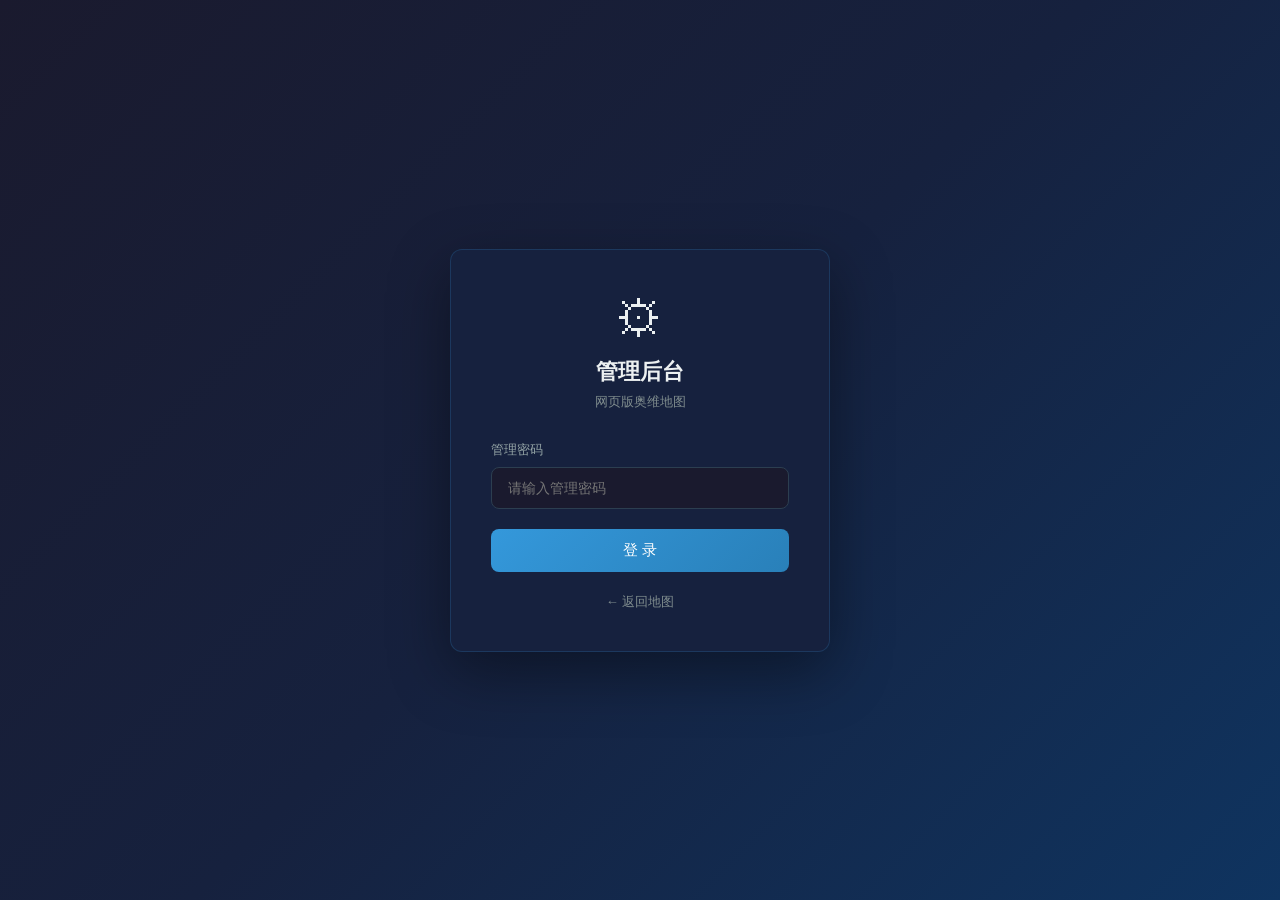
==== admin.html @ fc3109fa "feat(admin): add KML management panel with cloud storage and authentication Add comprehensive admin " ====
<!DOCTYPE html>
<html lang="zh-CN">
<head>
    <meta charset="UTF-8">
    <meta name="viewport" content="width=device-width, initial-scale=1.0">
    <title>管理后台 - 网页版奥维地图</title>
    <link rel="icon" href="data:image/svg+xml,<svg xmlns='http://www.w3.org/2000/svg' viewBox='0 0 64 64'><circle cx='32' cy='32' r='30' fill='%232c3e50'/><circle cx='32' cy='32' r='20' fill='%23e74c3c'/><text x='32' y='40' text-anchor='middle' fill='white' font-size='24' font-weight='bold'>A</text></svg>">
    <link rel="stylesheet" href="css/admin.css">
</head>
<body>
    <div id="loginPage" class="login-page">
        <div class="login-card">
            <div class="login-header">
                <div class="login-icon">&#9881;</div>
                <h2>管理后台</h2>
                <p>网页版奥维地图</p>
            </div>
            <form id="loginForm" onsubmit="return Admin.login(event)">
                <div class="form-group">
                    <label for="password">管理密码</label>
                    <input type="password" id="password" placeholder="请输入管理密码" autocomplete="current-password" required>
                </div>
                <div id="loginError" class="login-error" style="display:none">密码错误</div>
                <button type="submit" class="btn-login">登 录</button>
            </form>
            <div class="login-hint">
                <a href="index.html">&larr; 返回地图</a>
            </div>
        </div>
    </div>

    <div id="adminPage" class="admin-page" style="display:none">
        <div class="admin-header">
            <div class="admin-header-left">
                <h1>&#9881; 管理后台</h1>
                <span class="admin-subtitle">KML 图层管理</span>
            </div>
            <div class="admin-header-right">
                <a href="index.html" class="btn-header">&larr; 返回地图</a>
                <button class="btn-header btn-logout" onclick="Admin.logout()">退出登录</button>
            </div>
        </div>

        <div class="admin-content">
            <div class="admin-section">
                <div class="section-header">
                    <h3>上传 KML 文件</h3>
                    <span class="section-desc">上传的 KML 文件将在主页面启动时自动加载为图层</span>
                </div>
                <div class="upload-area" id="uploadArea">
                    <div class="upload-icon">&#128228;</div>
                    <p>拖拽 KML 文件到此处，或点击选择文件</p>
                    <input type="file" id="kmlFileInput" accept=".kml" multiple style="display:none">
                    <button class="btn btn-primary" onclick="document.getElementById('kmlFileInput').click()">选择 KML 文件</button>
                </div>
                <div id="uploadProgress" class="upload-progress" style="display:none">
                    <div class="progress-bar"><div class="progress-fill" id="progressFill"></div></div>
                    <span id="progressText">上传中...</span>
                </div>
            </div>

            <div class="admin-section">
                <div class="section-header">
                    <h3>云端 KML 文件列表</h3>
                    <button class="btn btn-small btn-primary" onclick="Admin.refreshList()">刷新</button>
                </div>
                <div id="kmlFileList" class="file-list">
                    <p class="empty-hint">暂无云端 KML 文件</p>
                </div>
            </div>

            <div class="admin-section">
                <div class="section-header">
                    <h3>存储设置</h3>
                </div>
                <div class="settings-group">
                    <div class="setting-item">
                        <label>云端 API 地址（可选）</label>
                        <div class="setting-row">
                            <input type="text" id="cloudApiUrl" placeholder="留空使用本地 IndexedDB 存储，填入 API 地址使用云端存储">
                            <button class="btn btn-small btn-primary" onclick="Admin.saveCloudApi()">保存</button>
                        </div>
                        <p class="setting-hint">支持自建后端 API，留空则使用浏览器本地存储（同浏览器可用）</p>
                    </div>
                    <div class="setting-item">
                        <label>管理密码</label>
                        <div class="setting-row">
                            <input type="password" id="newPassword" placeholder="修改管理密码">
                            <button class="btn btn-small btn-primary" onclick="Admin.changePassword()">修改</button>
                        </div>
                        <p class="setting-hint">默认密码: admin123</p>
                    </div>
                </div>
            </div>
        </div>
    </div>

    <div id="toast" class="toast" style="display:none"></div>

    <script src="js/admin.js"></script>
</body>
</html>
---- css/admin.css ----
* {
    margin: 0;
    padding: 0;
    box-sizing: border-box;
}

body {
    font-family: 'Microsoft YaHei', 'Segoe UI', Tahoma, Geneva, Verdana, sans-serif;
    background: #1a1a2e;
    color: #ecf0f1;
    min-height: 100vh;
}

.login-page {
    display: flex;
    align-items: center;
    justify-content: center;
    min-height: 100vh;
    background: linear-gradient(135deg, #1a1a2e 0%, #16213e 50%, #0f3460 100%);
}

.login-card {
    background: #16213e;
    border-radius: 12px;
    padding: 40px;
    width: 380px;
    max-width: 90vw;
    box-shadow: 0 20px 60px rgba(0,0,0,0.4);
    border: 1px solid rgba(52, 152, 219, 0.2);
}

.login-header {
    text-align: center;
    margin-bottom: 30px;
}

.login-icon {
    font-size: 48px;
    margin-bottom: 12px;
}

.login-header h2 {
    font-size: 22px;
    font-weight: 600;
    color: #ecf0f1;
    margin-bottom: 6px;
}

.login-header p {
    font-size: 13px;
    color: #7f8c8d;
}

.form-group {
    margin-bottom: 20px;
}

.form-group label {
    display: block;
    font-size: 13px;
    color: #95a5a6;
    margin-bottom: 8px;
}

.form-group input {
    width: 100%;
    padding: 12px 16px;
    border: 1px solid #2c3e50;
    border-radius: 8px;
    background: #1a1a2e;
    color: #ecf0f1;
    font-size: 14px;
    outline: none;
    transition: border-color 0.2s;
}

.form-group input:focus {
    border-color: #3498db;
}

.login-error {
    background: rgba(231, 76, 60, 0.15);
    border: 1px solid rgba(231, 76, 60, 0.3);
    color: #e74c3c;
    padding: 10px;
    border-radius: 6px;
    font-size: 13px;
    text-align: center;
    margin-bottom: 16px;
}

.btn-login {
    width: 100%;
    padding: 12px;
    border: none;
    border-radius: 8px;
    background: linear-gradient(135deg, #3498db, #2980b9);
    color: #fff;
    font-size: 15px;
    font-weight: 500;
    cursor: pointer;
    transition: all 0.2s;
}

.btn-login:hover {
    background: linear-gradient(135deg, #2980b9, #2471a3);
    transform: translateY(-1px);
    box-shadow: 0 4px 15px rgba(52, 152, 219, 0.3);
}

.login-hint {
    text-align: center;
    margin-top: 20px;
}

.login-hint a {
    color: #7f8c8d;
    text-decoration: none;
    font-size: 13px;
    transition: color 0.2s;
}

.login-hint a:hover {
    color: #3498db;
}

.admin-page {
    min-height: 100vh;
    display: flex;
    flex-direction: column;
}

.admin-header {
    background: #16213e;
    padding: 16px 24px;
    display: flex;
    align-items: center;
    justify-content: space-between;
    border-bottom: 1px solid #2c3e50;
    box-shadow: 0 2px 10px rgba(0,0,0,0.2);
    position: sticky;
    top: 0;
    z-index: 100;
}

.admin-header h1 {
    font-size: 18px;
    font-weight: 600;
    color: #3498db;
}

.admin-subtitle {
    font-size: 12px;
    color: #7f8c8d;
    margin-left: 12px;
}

.admin-header-right {
    display: flex;
    gap: 10px;
    align-items: center;
}

.btn-header {
    padding: 8px 16px;
    border-radius: 6px;
    font-size: 13px;
    text-decoration: none;
    color: #ecf0f1;
    background: #2c3e50;
    border: 1px solid #34495e;
    cursor: pointer;
    transition: all 0.2s;
}

.btn-header:hover {
    background: #34495e;
}

.btn-logout {
    background: rgba(231, 76, 60, 0.15);
    border-color: rgba(231, 76, 60, 0.3);
    color: #e74c3c;
}

.btn-logout:hover {
    background: rgba(231, 76, 60, 0.25);
}

.admin-content {
    flex: 1;
    padding: 24px;
    max-width: 900px;
    margin: 0 auto;
    width: 100%;
}

.admin-section {
    background: #16213e;
    border-radius: 10px;
    padding: 24px;
    margin-bottom: 20px;
    border: 1px solid #2c3e50;
}

.section-header {
    display: flex;
    align-items: center;
    justify-content: space-between;
    margin-bottom: 20px;
    padding-bottom: 12px;
    border-bottom: 1px solid #2c3e50;
}

.section-header h3 {
    font-size: 16px;
    font-weight: 600;
    color: #3498db;
}

.section-desc {
    font-size: 12px;
    color: #7f8c8d;
}

.upload-area {
    border: 2px dashed #2c3e50;
    border-radius: 10px;
    padding: 40px;
    text-align: center;
    transition: all 0.3s;
    cursor: pointer;
}

.upload-area:hover,
.upload-area.dragover {
    border-color: #3498db;
    background: rgba(52, 152, 219, 0.05);
}

.upload-icon {
    font-size: 48px;
    margin-bottom: 12px;
}

.upload-area p {
    color: #7f8c8d;
    font-size: 14px;
    margin-bottom: 16px;
}

.upload-progress {
    margin-top: 16px;
    display: flex;
    align-items: center;
    gap: 12px;
}

.progress-bar {
    flex: 1;
    height: 6px;
    background: #2c3e50;
    border-radius: 3px;
    overflow: hidden;
}

.progress-fill {
    height: 100%;
    background: linear-gradient(90deg, #3498db, #2ecc71);
    border-radius: 3px;
    transition: width 0.3s;
    width: 0%;
}

#progressText {
    font-size: 12px;
    color: #95a5a6;
    white-space: nowrap;
}

.btn {
    padding: 8px 16px;
    border: none;
    border-radius: 6px;
    cursor: pointer;
    font-size: 13px;
    transition: all 0.2s;
    display: inline-flex;
    align-items: center;
    gap: 6px;
}

.btn-primary {
    background: #3498db;
    color: #fff;
}

.btn-primary:hover {
    background: #2980b9;
}

.btn-danger {
    background: #e74c3c;
    color: #fff;
}

.btn-danger:hover {
    background: #c0392b;
}

.btn-small {
    padding: 6px 12px;
    font-size: 12px;
}

.file-list {
    display: flex;
    flex-direction: column;
    gap: 8px;
}

.file-item {
    display: flex;
    align-items: center;
    gap: 12px;
    padding: 14px 16px;
    background: #1a1a2e;
    border-radius: 8px;
    border: 1px solid #2c3e50;
    transition: all 0.2s;
}

.file-item:hover {
    border-color: #34495e;
}

.file-icon {
    font-size: 28px;
    flex-shrink: 0;
}

.file-info {
    flex: 1;
    min-width: 0;
}

.file-name {
    font-size: 14px;
    font-weight: 500;
    color: #ecf0f1;
    word-break: break-all;
}

.file-meta {
    font-size: 12px;
    color: #7f8c8d;
    margin-top: 4px;
    display: flex;
    gap: 12px;
}

.file-meta span {
    display: inline-flex;
    align-items: center;
    gap: 4px;
}

.file-status {
    display: inline-block;
    padding: 2px 8px;
    border-radius: 10px;
    font-size: 11px;
    font-weight: 500;
}

.file-status.enabled {
    background: rgba(46, 204, 113, 0.15);
    color: #2ecc71;
    border: 1px solid rgba(46, 204, 113, 0.3);
}

.file-status.disabled {
    background: rgba(149, 165, 166, 0.15);
    color: #95a5a6;
    border: 1px solid rgba(149, 165, 166, 0.3);
}

.file-actions {
    display: flex;
    gap: 6px;
    flex-shrink: 0;
}

.file-actions .btn {
    padding: 6px 10px;
    font-size: 12px;
}

.empty-hint {
    text-align: center;
    color: #7f8c8d;
    font-size: 13px;
    padding: 30px;
}

.settings-group {
    display: flex;
    flex-direction: column;
    gap: 20px;
}

.setting-item label {
    display: block;
    font-size: 13px;
    color: #95a5a6;
    margin-bottom: 8px;
}

.setting-row {
    display: flex;
    gap: 8px;
}

.setting-row input {
    flex: 1;
    padding: 10px 14px;
    border: 1px solid #2c3e50;
    border-radius: 6px;
    background: #1a1a2e;
    color: #ecf0f1;
    font-size: 13px;
    outline: none;
    transition: border-color 0.2s;
}

.setting-row input:focus {
    border-color: #3498db;
}

.setting-hint {
    font-size: 11px;
    color: #7f8c8d;
    margin-top: 6px;
}

.toast {
    position: fixed;
    bottom: 30px;
    left: 50%;
    transform: translateX(-50%);
    padding: 12px 24px;
    background: #2c3e50;
    color: #ecf0f1;
    border-radius: 8px;
    font-size: 13px;
    box-shadow: 0 4px 20px rgba(0,0,0,0.3);
    z-index: 10000;
    transition: opacity 0.3s;
    border: 1px solid #34495e;
}

.toast.success {
    border-color: rgba(46, 204, 113, 0.4);
    background: rgba(39, 174, 96, 0.2);
}

.toast.error {
    border-color: rgba(231, 76, 60, 0.4);
    background: rgba(192, 57, 43, 0.2);
}

@media (max-width: 640px) {
    .admin-header {
        flex-direction: column;
        gap: 10px;
        text-align: center;
    }
    .admin-content {
        padding: 12px;
    }
    .admin-section {
        padding: 16px;
    }
    .upload-area {
        padding: 24px;
    }
    .file-item {
        flex-wrap: wrap;
    }
    .file-actions {
        width: 100%;
        justify-content: flex-end;
    }
}
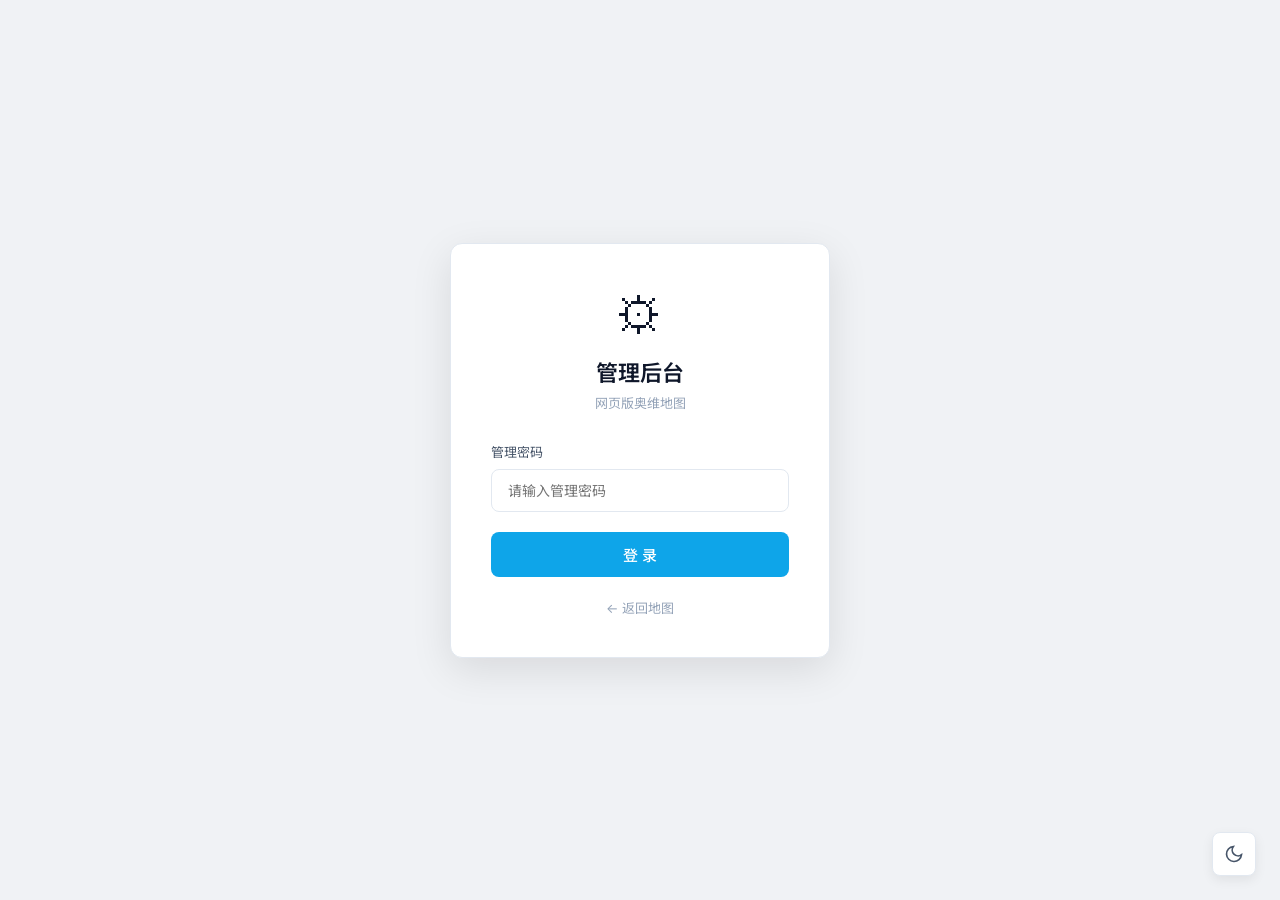
==== commit d78e1667: "feat(theme): redesign frontend with light/dark theme system - Add CSS theme variables (theme.css) wi" ====
--- a/admin.html
+++ b/admin.html
@@ -1,9 +1,12 @@
 <!DOCTYPE html>
-<html lang="zh-CN">
+<html lang="zh-CN" data-theme="light">
 <head>
     <meta charset="UTF-8">
     <meta name="viewport" content="width=device-width, initial-scale=1.0">
-    <title>管理后台 - 网页版奥维地图</title>
+    <title>管理后台 · OV Map</title>
+    <link rel="preconnect" href="https://fonts.googleapis.com">
+    <link rel="preconnect" href="https://fonts.gstatic.com" crossorigin>
+    <link href="https://fonts.googleapis.com/css2?family=Inter:wght@300;400;500;600;700&family=Noto+Sans+SC:wght@300;400;500;600;700&display=swap" rel="stylesheet">
     <link rel="icon" href="data:image/svg+xml,<svg xmlns='http://www.w3.org/2000/svg' viewBox='0 0 64 64'><circle cx='32' cy='32' r='30' fill='%232c3e50'/><circle cx='32' cy='32' r='20' fill='%23e74c3c'/><text x='32' y='40' text-anchor='middle' fill='white' font-size='24' font-weight='bold'>A</text></svg>">
     <link rel="stylesheet" href="css/admin.css">
 </head>
@@ -44,10 +47,42 @@
         <div class="admin-content">
             <div class="admin-section">
                 <div class="section-header">
-                    <h3>上传 KML 文件</h3>
-                    <span class="section-desc">上传的 KML 文件将在主页面启动时自动加载为图层</span>
+                    <h3>上传文件到云端</h3>
                 </div>
-                <div class="upload-area" id="uploadArea">
+                <div class="upload-area" id="cloudUploadArea">
+                    <div class="upload-icon">&#9729;</div>
+                    <p>拖拽 KML 文件到此处，或点击选择文件上传到云端</p>
+                    <input type="file" id="cloudKmlInput" accept=".kml" multiple style="display:none">
+                    <button class="btn btn-primary" onclick="document.getElementById('cloudKmlInput').click()">选择 KML 文件</button>
+                </div>
+                <div id="cloudUploadProgress" class="upload-progress" style="display:none">
+                    <div class="progress-bar"><div class="progress-fill" id="cloudProgressFill"></div></div>
+                    <span id="cloudProgressText">上传中...</span>
+                </div>
+            </div>
+
+            <div class="admin-section">
+                <div class="section-header">
+                    <h3>文件管理</h3>
+                    <div class="section-actions">
+                        <span id="fileCount" class="file-count"></span>
+                        <button class="btn btn-small btn-primary" onclick="Admin.refreshList()">&#8635; 刷新</button>
+                    </div>
+                </div>
+                <div class="source-tabs" id="typeTabs">
+                    <button class="source-tab active" data-type="kml" onclick="Admin.switchType('kml')">KML 文件</button>
+                    <button class="source-tab" data-type="config" onclick="Admin.switchType('config')">图层配置</button>
+                </div>
+                <div class="source-tabs" id="sourceTabs">
+                    <button class="source-tab active" data-source="remote" onclick="Admin.switchSource('remote')">云端</button>
+                    <button class="source-tab" data-source="local" onclick="Admin.switchSource('local')">本地</button>
+                </div>
+                <div class="api-inline-bar" id="apiBar">
+                    <input type="text" id="remoteApiInput" placeholder="后端 API 地址，如 http://localhost:3000" />
+                    <button class="btn btn-small btn-primary" onclick="Admin.connectRemoteApi()">连接</button>
+                </div>
+                <div id="remoteApiStatus" class="api-inline-status"></div>
+                <div class="upload-area" id="uploadArea" style="display:none">
                     <div class="upload-icon">&#128228;</div>
                     <p>拖拽 KML 文件到此处，或点击选择文件</p>
                     <input type="file" id="kmlFileInput" accept=".kml" multiple style="display:none">
@@ -57,31 +92,14 @@
                     <div class="progress-bar"><div class="progress-fill" id="progressFill"></div></div>
                     <span id="progressText">上传中...</span>
                 </div>
+                <div id="fileListContainer" class="file-list"></div>
             </div>
 
             <div class="admin-section">
                 <div class="section-header">
-                    <h3>云端 KML 文件列表</h3>
-                    <button class="btn btn-small btn-primary" onclick="Admin.refreshList()">刷新</button>
-                </div>
-                <div id="kmlFileList" class="file-list">
-                    <p class="empty-hint">暂无云端 KML 文件</p>
-                </div>
-            </div>
-
-            <div class="admin-section">
-                <div class="section-header">
-                    <h3>存储设置</h3>
+                    <h3>设置</h3>
                 </div>
                 <div class="settings-group">
-                    <div class="setting-item">
-                        <label>云端 API 地址（可选）</label>
-                        <div class="setting-row">
-                            <input type="text" id="cloudApiUrl" placeholder="留空使用本地 IndexedDB 存储，填入 API 地址使用云端存储">
-                            <button class="btn btn-small btn-primary" onclick="Admin.saveCloudApi()">保存</button>
-                        </div>
-                        <p class="setting-hint">支持自建后端 API，留空则使用浏览器本地存储（同浏览器可用）</p>
-                    </div>
                     <div class="setting-item">
                         <label>管理密码</label>
                         <div class="setting-row">
@@ -95,8 +113,24 @@
         </div>
     </div>
 
+    <div id="fileModal" class="modal-overlay" style="display:none">
+        <div class="modal">
+            <div class="modal-header">
+                <span class="modal-title" id="modalTitle">文件详情</span>
+                <button class="modal-close" onclick="Admin.closeModal()">&times;</button>
+            </div>
+            <div class="modal-body" id="modalBody"></div>
+            <div class="modal-footer" id="modalFooter"></div>
+        </div>
+    </div>
+
     <div id="toast" class="toast" style="display:none"></div>
 
+    <button class="page-theme-toggle" onclick="toggleTheme()" title="切换明暗主题">
+        <svg class="icon-sun" width="20" height="20" viewBox="0 0 24 24" fill="none" stroke="currentColor" stroke-width="2"><circle cx="12" cy="12" r="5"/><path d="M12 1v2M12 21v2M4.22 4.22l1.42 1.42M18.36 18.36l1.42 1.42M1 12h2M21 12h2M4.22 19.78l1.42-1.42M18.36 5.64l1.42-1.42"/></svg>
+        <svg class="icon-moon" width="20" height="20" viewBox="0 0 24 24" fill="none" stroke="currentColor" stroke-width="2"><path d="M21 12.79A9 9 0 1 1 11.21 3 7 7 0 0 0 21 12.79z"/></svg>
+    </button>
+    <script src="js/utils.js"></script>
     <script src="js/admin.js"></script>
 </body>
 </html>
--- a/css/admin.css
+++ b/css/admin.css
@@ -1,494 +1,432 @@
-* {
-    margin: 0;
-    padding: 0;
-    box-sizing: border-box;
-}
+@import url('theme.css');
 
 body {
-    font-family: 'Microsoft YaHei', 'Segoe UI', Tahoma, Geneva, Verdana, sans-serif;
-    background: #1a1a2e;
-    color: #ecf0f1;
-    min-height: 100vh;
+  font-family: 'Inter', 'Noto Sans SC', -apple-system, BlinkMacSystemFont, sans-serif;
+  background: var(--bg);
+  color: var(--text);
+  min-height: 100vh;
+  -webkit-font-smoothing: antialiased;
 }
 
 .login-page {
-    display: flex;
-    align-items: center;
-    justify-content: center;
-    min-height: 100vh;
-    background: linear-gradient(135deg, #1a1a2e 0%, #16213e 50%, #0f3460 100%);
+  display: flex;
+  align-items: center;
+  justify-content: center;
+  min-height: 100vh;
+  background: var(--bg);
 }
 
 .login-card {
-    background: #16213e;
-    border-radius: 12px;
-    padding: 40px;
-    width: 380px;
-    max-width: 90vw;
-    box-shadow: 0 20px 60px rgba(0,0,0,0.4);
-    border: 1px solid rgba(52, 152, 219, 0.2);
-}
-
-.login-header {
-    text-align: center;
-    margin-bottom: 30px;
-}
-
-.login-icon {
-    font-size: 48px;
-    margin-bottom: 12px;
-}
-
-.login-header h2 {
-    font-size: 22px;
-    font-weight: 600;
-    color: #ecf0f1;
-    margin-bottom: 6px;
-}
-
-.login-header p {
-    font-size: 13px;
-    color: #7f8c8d;
-}
-
-.form-group {
-    margin-bottom: 20px;
-}
-
-.form-group label {
-    display: block;
-    font-size: 13px;
-    color: #95a5a6;
-    margin-bottom: 8px;
-}
+  background: var(--surface);
+  border-radius: var(--radius-lg);
+  padding: 40px;
+  width: 380px;
+  max-width: 90vw;
+  box-shadow: var(--shadow-lg);
+  border: 1px solid var(--border);
+}
+
+.login-header { text-align: center; margin-bottom: 30px; }
+.login-icon { font-size: 48px; margin-bottom: 12px; }
+.login-header h2 { font-size: 22px; font-weight: 600; color: var(--text); margin-bottom: 6px; }
+.login-header p { font-size: 13px; color: var(--text-muted); }
+
+.form-group { margin-bottom: 20px; }
+.form-group label { display: block; font-size: 13px; color: var(--text-secondary); margin-bottom: 8px; }
 
 .form-group input {
-    width: 100%;
-    padding: 12px 16px;
-    border: 1px solid #2c3e50;
-    border-radius: 8px;
-    background: #1a1a2e;
-    color: #ecf0f1;
-    font-size: 14px;
-    outline: none;
-    transition: border-color 0.2s;
-}
-
-.form-group input:focus {
-    border-color: #3498db;
-}
+  width: 100%;
+  padding: 12px 16px;
+  border: 1px solid var(--border);
+  border-radius: var(--radius);
+  background: var(--input-bg);
+  color: var(--text);
+  font-size: 14px;
+  outline: none;
+  transition: border-color 0.2s;
+  font-family: inherit;
+}
+
+.form-group input:focus { border-color: var(--border-focus); }
 
 .login-error {
-    background: rgba(231, 76, 60, 0.15);
-    border: 1px solid rgba(231, 76, 60, 0.3);
-    color: #e74c3c;
-    padding: 10px;
-    border-radius: 6px;
-    font-size: 13px;
-    text-align: center;
-    margin-bottom: 16px;
+  background: var(--danger-subtle);
+  border: 1px solid var(--danger-border);
+  color: var(--danger);
+  padding: 10px;
+  border-radius: var(--radius);
+  font-size: 13px;
+  text-align: center;
+  margin-bottom: 16px;
 }
 
 .btn-login {
-    width: 100%;
-    padding: 12px;
-    border: none;
-    border-radius: 8px;
-    background: linear-gradient(135deg, #3498db, #2980b9);
-    color: #fff;
-    font-size: 15px;
-    font-weight: 500;
-    cursor: pointer;
-    transition: all 0.2s;
+  width: 100%;
+  padding: 12px;
+  border: none;
+  border-radius: var(--radius);
+  background: var(--accent);
+  color: var(--text-on-accent);
+  font-size: 15px;
+  font-weight: 500;
+  cursor: pointer;
+  transition: all 0.2s;
+  font-family: inherit;
 }
 
 .btn-login:hover {
-    background: linear-gradient(135deg, #2980b9, #2471a3);
-    transform: translateY(-1px);
-    box-shadow: 0 4px 15px rgba(52, 152, 219, 0.3);
-}
-
-.login-hint {
-    text-align: center;
-    margin-top: 20px;
-}
-
-.login-hint a {
-    color: #7f8c8d;
-    text-decoration: none;
-    font-size: 13px;
-    transition: color 0.2s;
-}
-
-.login-hint a:hover {
-    color: #3498db;
-}
-
-.admin-page {
-    min-height: 100vh;
-    display: flex;
-    flex-direction: column;
-}
+  background: var(--accent-hover);
+  transform: translateY(-1px);
+  box-shadow: 0 4px 15px rgba(14, 165, 233, 0.3);
+}
+
+.login-hint { text-align: center; margin-top: 20px; }
+.login-hint a { color: var(--text-muted); text-decoration: none; font-size: 13px; transition: color 0.2s; }
+.login-hint a:hover { color: var(--text-accent); }
+
+.admin-page { min-height: 100vh; display: flex; flex-direction: column; }
 
 .admin-header {
-    background: #16213e;
-    padding: 16px 24px;
-    display: flex;
-    align-items: center;
-    justify-content: space-between;
-    border-bottom: 1px solid #2c3e50;
-    box-shadow: 0 2px 10px rgba(0,0,0,0.2);
-    position: sticky;
-    top: 0;
-    z-index: 100;
-}
-
-.admin-header h1 {
-    font-size: 18px;
-    font-weight: 600;
-    color: #3498db;
-}
-
-.admin-subtitle {
-    font-size: 12px;
-    color: #7f8c8d;
-    margin-left: 12px;
-}
-
-.admin-header-right {
-    display: flex;
-    gap: 10px;
-    align-items: center;
-}
+  background: var(--surface);
+  padding: 16px 24px;
+  display: flex;
+  align-items: center;
+  justify-content: space-between;
+  border-bottom: 1px solid var(--border);
+  box-shadow: var(--shadow-sm);
+  position: sticky;
+  top: 0;
+  z-index: 100;
+}
+
+.admin-header h1 { font-size: 18px; font-weight: 600; color: var(--text-accent); }
+.admin-subtitle { font-size: 12px; color: var(--text-muted); margin-left: 12px; }
+.admin-header-right { display: flex; gap: 10px; align-items: center; }
 
 .btn-header {
-    padding: 8px 16px;
-    border-radius: 6px;
-    font-size: 13px;
-    text-decoration: none;
-    color: #ecf0f1;
-    background: #2c3e50;
-    border: 1px solid #34495e;
-    cursor: pointer;
-    transition: all 0.2s;
-}
-
-.btn-header:hover {
-    background: #34495e;
-}
+  padding: 8px 16px;
+  border-radius: var(--radius);
+  font-size: 13px;
+  text-decoration: none;
+  color: var(--text);
+  background: var(--surface-alt);
+  border: 1px solid var(--border);
+  cursor: pointer;
+  transition: all 0.2s;
+}
+
+.btn-header:hover { background: var(--hover); }
 
 .btn-logout {
-    background: rgba(231, 76, 60, 0.15);
-    border-color: rgba(231, 76, 60, 0.3);
-    color: #e74c3c;
-}
-
-.btn-logout:hover {
-    background: rgba(231, 76, 60, 0.25);
-}
-
-.admin-content {
-    flex: 1;
-    padding: 24px;
-    max-width: 900px;
-    margin: 0 auto;
-    width: 100%;
-}
+  background: var(--danger-subtle);
+  border-color: var(--danger-border);
+  color: var(--danger);
+}
+
+.btn-logout:hover { border-color: var(--danger); }
+
+.admin-content { flex: 1; padding: 24px; max-width: 900px; margin: 0 auto; width: 100%; }
 
 .admin-section {
-    background: #16213e;
-    border-radius: 10px;
-    padding: 24px;
-    margin-bottom: 20px;
-    border: 1px solid #2c3e50;
+  background: var(--surface);
+  border-radius: var(--radius-lg);
+  padding: 24px;
+  margin-bottom: 20px;
+  border: 1px solid var(--border);
 }
 
 .section-header {
-    display: flex;
-    align-items: center;
-    justify-content: space-between;
-    margin-bottom: 20px;
-    padding-bottom: 12px;
-    border-bottom: 1px solid #2c3e50;
-}
-
-.section-header h3 {
-    font-size: 16px;
-    font-weight: 600;
-    color: #3498db;
-}
-
-.section-desc {
-    font-size: 12px;
-    color: #7f8c8d;
-}
+  display: flex;
+  align-items: center;
+  justify-content: space-between;
+  margin-bottom: 20px;
+  padding-bottom: 12px;
+  border-bottom: 1px solid var(--border);
+}
+
+.section-header h3 { font-size: 16px; font-weight: 600; color: var(--text-accent); }
+.section-desc { font-size: 12px; color: var(--text-muted); }
 
 .upload-area {
-    border: 2px dashed #2c3e50;
-    border-radius: 10px;
-    padding: 40px;
-    text-align: center;
-    transition: all 0.3s;
-    cursor: pointer;
-}
-
-.upload-area:hover,
-.upload-area.dragover {
-    border-color: #3498db;
-    background: rgba(52, 152, 219, 0.05);
-}
-
-.upload-icon {
-    font-size: 48px;
-    margin-bottom: 12px;
-}
-
-.upload-area p {
-    color: #7f8c8d;
-    font-size: 14px;
-    margin-bottom: 16px;
-}
-
-.upload-progress {
-    margin-top: 16px;
-    display: flex;
-    align-items: center;
-    gap: 12px;
-}
+  border: 2px dashed var(--border);
+  border-radius: var(--radius-lg);
+  padding: 40px;
+  text-align: center;
+  transition: all 0.3s;
+  cursor: pointer;
+}
+
+.upload-area:hover, .upload-area.dragover {
+  border-color: var(--accent);
+  background: var(--accent-subtle);
+}
+
+.upload-icon { font-size: 48px; margin-bottom: 12px; }
+.upload-area p { color: var(--text-muted); font-size: 14px; margin-bottom: 16px; }
+
+.upload-progress { margin-top: 16px; display: flex; align-items: center; gap: 12px; }
 
 .progress-bar {
-    flex: 1;
-    height: 6px;
-    background: #2c3e50;
-    border-radius: 3px;
-    overflow: hidden;
+  flex: 1;
+  height: 6px;
+  background: var(--surface-alt);
+  border-radius: 3px;
+  overflow: hidden;
+  border: 1px solid var(--border);
 }
 
 .progress-fill {
-    height: 100%;
-    background: linear-gradient(90deg, #3498db, #2ecc71);
-    border-radius: 3px;
-    transition: width 0.3s;
-    width: 0%;
-}
-
-#progressText {
-    font-size: 12px;
-    color: #95a5a6;
-    white-space: nowrap;
-}
+  height: 100%;
+  background: linear-gradient(90deg, var(--accent), var(--success));
+  border-radius: 3px;
+  transition: width 0.3s;
+  width: 0%;
+}
+
+#progressText, #cloudProgressText { font-size: 12px; color: var(--text-muted); white-space: nowrap; }
 
 .btn {
-    padding: 8px 16px;
-    border: none;
-    border-radius: 6px;
-    cursor: pointer;
-    font-size: 13px;
-    transition: all 0.2s;
-    display: inline-flex;
-    align-items: center;
-    gap: 6px;
-}
-
-.btn-primary {
-    background: #3498db;
-    color: #fff;
-}
-
-.btn-primary:hover {
-    background: #2980b9;
-}
-
-.btn-danger {
-    background: #e74c3c;
-    color: #fff;
-}
-
-.btn-danger:hover {
-    background: #c0392b;
-}
-
-.btn-small {
-    padding: 6px 12px;
-    font-size: 12px;
-}
-
-.file-list {
-    display: flex;
-    flex-direction: column;
-    gap: 8px;
-}
+  padding: 8px 16px;
+  border: none;
+  border-radius: var(--radius);
+  cursor: pointer;
+  font-size: 13px;
+  transition: all 0.2s;
+  display: inline-flex;
+  align-items: center;
+  gap: 6px;
+  font-family: inherit;
+  font-weight: 500;
+}
+
+.btn:active { transform: scale(0.97); }
+.btn-primary, .btn-accent { background: var(--accent); color: var(--text-on-accent); }
+.btn-primary:hover, .btn-accent:hover { background: var(--accent-hover); }
+.btn-danger { background: var(--danger); color: var(--text-on-accent); }
+.btn-danger:hover { opacity: 0.9; }
+.btn-small { padding: 6px 12px; font-size: 12px; }
+.btn-small:disabled { opacity: 0.6; cursor: not-allowed; }
+.btn-xs { padding: 4px 8px; font-size: 11px; border-radius: var(--radius-sm); }
+.btn-warn { background: var(--warning); color: var(--text-on-accent); }
+.btn-warn:hover { opacity: 0.9; }
+
+.section-actions { display: flex; align-items: center; gap: 10px; }
+.file-count { font-size: 12px; color: var(--text-muted); }
+
+.source-tabs {
+  display: flex;
+  gap: 0;
+  margin-bottom: 16px;
+  border-bottom: 1px solid var(--border);
+}
+
+.source-tab {
+  padding: 10px 20px;
+  font-size: 13px;
+  font-weight: 600;
+  color: var(--text-muted);
+  background: none;
+  border: none;
+  border-bottom: 2px solid transparent;
+  cursor: pointer;
+  transition: all 0.2s;
+  font-family: inherit;
+}
+
+.source-tab:hover { color: var(--text); background: var(--accent-subtle); }
+.source-tab.active { color: var(--text-accent); border-bottom-color: var(--accent); }
+
+.source-content { display: none; }
+.source-content.active { display: block; }
+
+.api-inline-bar { display: flex; gap: 8px; align-items: center; margin-bottom: 12px; }
+
+.api-inline-bar input {
+  flex: 1;
+  background: var(--input-bg);
+  border: 1px solid var(--border);
+  color: var(--text);
+  padding: 8px 12px;
+  border-radius: var(--radius);
+  font-size: 13px;
+  outline: none;
+  font-family: inherit;
+}
+
+.api-inline-bar input:focus { border-color: var(--border-focus); }
+
+.api-inline-status { font-size: 11px; padding: 3px 8px; border-radius: var(--radius-sm); white-space: nowrap; }
+.api-inline-status.ok { color: var(--success); background: var(--success-subtle); }
+.api-inline-status.err { color: var(--danger); background: var(--danger-subtle); }
+
+.file-disabled { opacity: 0.55; }
+
+.file-name-row { display: flex; align-items: center; gap: 8px; }
+
+.rename-input {
+  background: var(--input-bg);
+  border: 1px solid var(--accent);
+  color: var(--text);
+  font-size: 14px;
+  padding: 2px 6px;
+  border-radius: var(--radius-sm);
+  outline: none;
+  width: 100%;
+  max-width: 300px;
+  font-family: inherit;
+}
+
+.modal-overlay {
+  position: fixed;
+  inset: 0;
+  background: var(--overlay);
+  z-index: 10002;
+  display: flex;
+  align-items: center;
+  justify-content: center;
+  padding: 20px;
+}
+
+.modal {
+  background: var(--surface);
+  border-radius: var(--radius-lg);
+  width: 520px;
+  max-width: 100%;
+  max-height: 80vh;
+  display: flex;
+  flex-direction: column;
+  box-shadow: var(--shadow-lg);
+  border: 1px solid var(--border);
+}
+
+.modal-header {
+  display: flex;
+  align-items: center;
+  justify-content: space-between;
+  padding: 16px 20px;
+  border-bottom: 1px solid var(--border);
+  background: var(--sidebar-header);
+  border-radius: var(--radius-lg) var(--radius-lg) 0 0;
+}
+
+.modal-title { font-size: 16px; font-weight: 600; color: var(--text); }
+.modal-close { background: none; border: none; color: var(--text-muted); font-size: 24px; cursor: pointer; padding: 0 4px; line-height: 1; transition: color 0.15s; }
+.modal-close:hover { color: var(--text); }
+.modal-body { padding: 20px; overflow-y: auto; flex: 1; }
+.modal-footer { display: flex; gap: 10px; padding: 16px 20px; border-top: 1px solid var(--border); justify-content: flex-end; }
+
+.detail-grid { display: grid; grid-template-columns: 90px 1fr; gap: 8px 12px; margin-bottom: 16px; }
+.detail-label { font-size: 12px; color: var(--text-muted); text-align: right; padding-top: 2px; }
+.detail-value { font-size: 13px; color: var(--text); word-break: break-all; }
+.detail-mono { font-family: 'SF Mono', 'Consolas', monospace; font-size: 11px; color: var(--text-muted); }
+
+.detail-preview { background: var(--input-bg); border-radius: var(--radius); border: 1px solid var(--border); overflow: hidden; }
+.detail-preview-title { font-size: 12px; color: var(--text-muted); padding: 8px 12px; background: var(--sidebar-header); border-bottom: 1px solid var(--border); }
+.detail-preview pre { padding: 12px; font-size: 11px; color: var(--text-secondary); font-family: 'SF Mono', 'Consolas', monospace; white-space: pre-wrap; word-break: break-all; max-height: 200px; overflow-y: auto; margin: 0; }
+
+.file-list { display: flex; flex-direction: column; gap: 8px; }
 
 .file-item {
-    display: flex;
-    align-items: center;
-    gap: 12px;
-    padding: 14px 16px;
-    background: #1a1a2e;
-    border-radius: 8px;
-    border: 1px solid #2c3e50;
-    transition: all 0.2s;
-}
-
-.file-item:hover {
-    border-color: #34495e;
-}
-
-.file-icon {
-    font-size: 28px;
-    flex-shrink: 0;
-}
-
-.file-info {
-    flex: 1;
-    min-width: 0;
-}
-
-.file-name {
-    font-size: 14px;
-    font-weight: 500;
-    color: #ecf0f1;
-    word-break: break-all;
-}
-
-.file-meta {
-    font-size: 12px;
-    color: #7f8c8d;
-    margin-top: 4px;
-    display: flex;
-    gap: 12px;
-}
-
-.file-meta span {
-    display: inline-flex;
-    align-items: center;
-    gap: 4px;
-}
-
-.file-status {
-    display: inline-block;
-    padding: 2px 8px;
-    border-radius: 10px;
-    font-size: 11px;
-    font-weight: 500;
-}
-
-.file-status.enabled {
-    background: rgba(46, 204, 113, 0.15);
-    color: #2ecc71;
-    border: 1px solid rgba(46, 204, 113, 0.3);
-}
-
-.file-status.disabled {
-    background: rgba(149, 165, 166, 0.15);
-    color: #95a5a6;
-    border: 1px solid rgba(149, 165, 166, 0.3);
-}
-
-.file-actions {
-    display: flex;
-    gap: 6px;
-    flex-shrink: 0;
-}
-
-.file-actions .btn {
-    padding: 6px 10px;
-    font-size: 12px;
-}
-
-.empty-hint {
-    text-align: center;
-    color: #7f8c8d;
-    font-size: 13px;
-    padding: 30px;
-}
-
-.settings-group {
-    display: flex;
-    flex-direction: column;
-    gap: 20px;
-}
-
-.setting-item label {
-    display: block;
-    font-size: 13px;
-    color: #95a5a6;
-    margin-bottom: 8px;
-}
-
-.setting-row {
-    display: flex;
-    gap: 8px;
-}
+  display: flex;
+  align-items: center;
+  gap: 12px;
+  padding: 14px 16px;
+  background: var(--surface-alt);
+  border-radius: var(--radius);
+  border: 1px solid var(--border);
+  transition: all 0.2s;
+}
+
+.file-item:hover { border-color: var(--accent-border); }
+
+.file-icon { font-size: 28px; flex-shrink: 0; }
+.file-info { flex: 1; min-width: 0; }
+.file-name { font-size: 14px; font-weight: 500; color: var(--text); word-break: break-all; }
+.file-meta { font-size: 12px; color: var(--text-muted); margin-top: 4px; display: flex; gap: 12px; }
+.file-meta span { display: inline-flex; align-items: center; gap: 4px; }
+
+.file-status { display: inline-block; padding: 2px 8px; border-radius: 20px; font-size: 11px; font-weight: 500; }
+.file-status.enabled { background: var(--success-subtle); color: var(--success); border: 1px solid var(--success-border); }
+.file-status.disabled { background: var(--hover); color: var(--text-muted); border: 1px solid var(--border); }
+
+.file-actions { display: flex; gap: 6px; flex-shrink: 0; }
+.file-actions .btn { padding: 6px 10px; font-size: 12px; }
+
+.empty-hint { text-align: center; color: var(--text-muted); font-size: 13px; padding: 30px; }
+
+.settings-group { display: flex; flex-direction: column; gap: 20px; }
+.setting-item label { display: block; font-size: 13px; color: var(--text-secondary); margin-bottom: 8px; }
+.setting-row { display: flex; gap: 8px; }
 
 .setting-row input {
-    flex: 1;
-    padding: 10px 14px;
-    border: 1px solid #2c3e50;
-    border-radius: 6px;
-    background: #1a1a2e;
-    color: #ecf0f1;
-    font-size: 13px;
-    outline: none;
-    transition: border-color 0.2s;
-}
-
-.setting-row input:focus {
-    border-color: #3498db;
-}
-
-.setting-hint {
-    font-size: 11px;
-    color: #7f8c8d;
-    margin-top: 6px;
-}
+  flex: 1;
+  padding: 10px 14px;
+  border: 1px solid var(--border);
+  border-radius: var(--radius);
+  background: var(--input-bg);
+  color: var(--text);
+  font-size: 13px;
+  outline: none;
+  transition: border-color 0.2s;
+  font-family: inherit;
+}
+
+.setting-row input:focus { border-color: var(--border-focus); }
+.setting-hint { font-size: 11px; color: var(--text-muted); margin-top: 6px; }
+
+.api-status { font-size: 12px; margin-top: 6px; padding: 6px 10px; border-radius: var(--radius-sm); display: none; }
+.api-status.checking { display: block; background: var(--accent-subtle); color: var(--text-accent); border: 1px solid var(--accent-border); }
+.api-status.success { display: block; background: var(--success-subtle); color: var(--success); border: 1px solid var(--success-border); }
+.api-status.error { display: block; background: var(--danger-subtle); color: var(--danger); border: 1px solid var(--danger-border); }
 
 .toast {
-    position: fixed;
-    bottom: 30px;
-    left: 50%;
-    transform: translateX(-50%);
-    padding: 12px 24px;
-    background: #2c3e50;
-    color: #ecf0f1;
-    border-radius: 8px;
-    font-size: 13px;
-    box-shadow: 0 4px 20px rgba(0,0,0,0.3);
-    z-index: 10000;
-    transition: opacity 0.3s;
-    border: 1px solid #34495e;
-}
-
-.toast.success {
-    border-color: rgba(46, 204, 113, 0.4);
-    background: rgba(39, 174, 96, 0.2);
-}
-
-.toast.error {
-    border-color: rgba(231, 76, 60, 0.4);
-    background: rgba(192, 57, 43, 0.2);
-}
+  position: fixed;
+  bottom: 30px;
+  left: 50%;
+  transform: translateX(-50%);
+  padding: 12px 24px;
+  background: var(--surface);
+  color: var(--text);
+  border-radius: var(--radius);
+  font-size: 13px;
+  box-shadow: var(--shadow-lg);
+  z-index: 10000;
+  transition: opacity 0.3s;
+  border: 1px solid var(--border);
+}
+
+.toast.success { border-color: var(--success-border); background: var(--success-subtle); color: var(--success); }
+.toast.error { border-color: var(--danger-border); background: var(--danger-subtle); color: var(--danger); }
 
 @media (max-width: 640px) {
-    .admin-header {
-        flex-direction: column;
-        gap: 10px;
-        text-align: center;
-    }
-    .admin-content {
-        padding: 12px;
-    }
-    .admin-section {
-        padding: 16px;
-    }
-    .upload-area {
-        padding: 24px;
-    }
-    .file-item {
-        flex-wrap: wrap;
-    }
-    .file-actions {
-        width: 100%;
-        justify-content: flex-end;
-    }
-}
+  .admin-header { flex-direction: column; gap: 10px; text-align: center; padding: 12px 16px; }
+  .admin-header-left { display: flex; flex-direction: column; align-items: center; }
+  .admin-subtitle { margin-left: 0; margin-top: 4px; }
+  .admin-header-right { width: 100%; justify-content: center; }
+  .btn-header { padding: 10px 14px; font-size: 14px; }
+  .admin-content { padding: 12px; }
+  .admin-section { padding: 16px; margin-bottom: 14px; }
+  .section-header { flex-direction: column; align-items: flex-start; gap: 8px; }
+  .upload-area { padding: 24px 16px; }
+  .file-item { flex-wrap: wrap; }
+  .file-actions { width: 100%; justify-content: flex-start; flex-wrap: wrap; }
+  .file-actions .btn { padding: 6px 10px; font-size: 12px; }
+  .rename-input { max-width: 100%; }
+  .modal { width: 100%; max-height: 90vh; }
+  .detail-grid { grid-template-columns: 80px 1fr; }
+  .setting-row { flex-direction: column; }
+  .setting-row input { font-size: 16px; }
+}
+
+@media (max-width: 480px) {
+  .login-card { padding: 28px 20px; border-radius: 10px; }
+  .login-icon { font-size: 36px; }
+  .login-header h2 { font-size: 18px; }
+  .form-group input { padding: 14px; font-size: 16px; }
+  .btn-login { padding: 14px; font-size: 16px; }
+  .admin-content { padding: 8px; }
+  .admin-section { padding: 12px; }
+  .section-header h3 { font-size: 14px; }
+  .file-meta { flex-direction: column; gap: 4px; }
+  .file-actions .btn { padding: 8px 12px; font-size: 13px; }
+}
